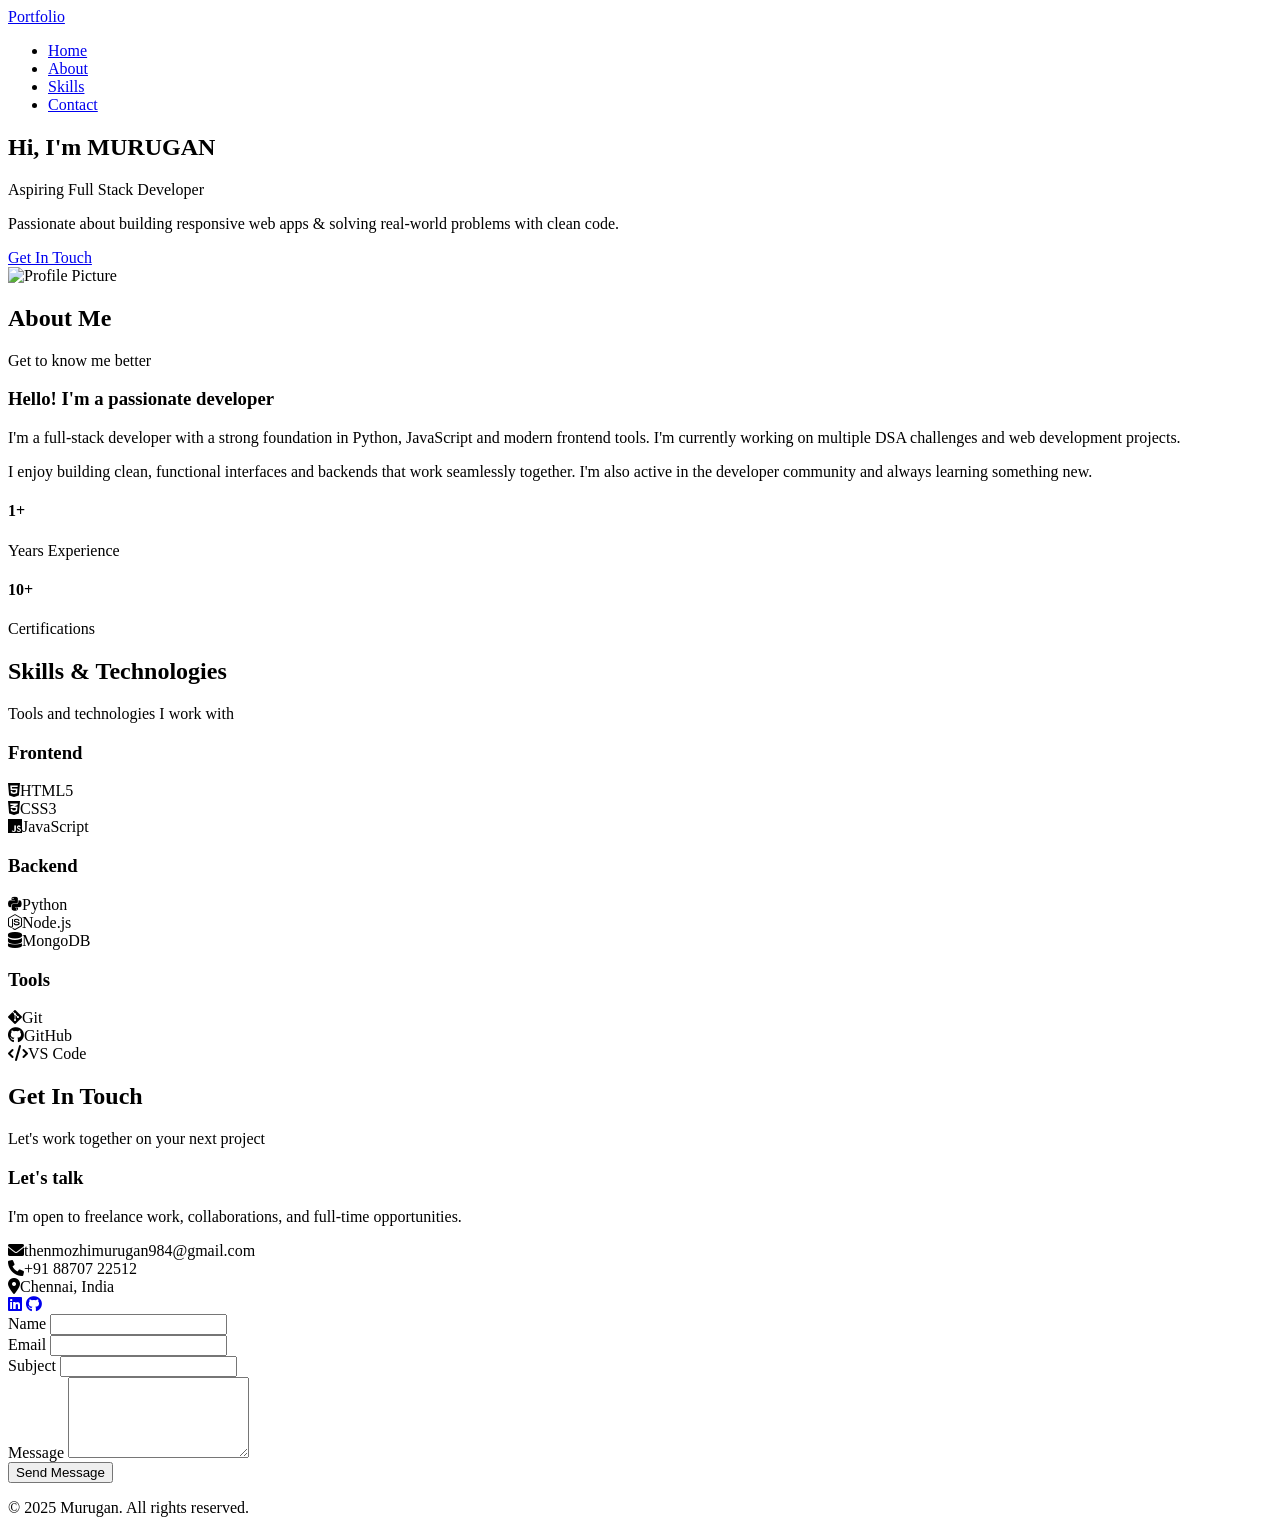
==== index.html @ f68432db "Create index.html" ====
<!DOCTYPE html>
<html lang="en">
<head>
    <meta charset="UTF-8">
    <meta name="viewport" content="width=device-width, initial-scale=1.0">
    <title>Murugan - Portfolio</title>
    <link rel="stylesheet" href="styles.css">
    <link href="https://cdnjs.cloudflare.com/ajax/libs/font-awesome/6.0.0/css/all.min.css" rel="stylesheet">
    <link href="https://fonts.googleapis.com/css2?family=Poppins:wght@300;400;500;600;700&display=swap" rel="stylesheet">
</head>
<body>
    <!-- Navigation -->
    <nav class="navbar">
        <div class="nav-container">
            <div class="nav-logo">
                <a href="#home">Portfolio</a>
            </div>
            <ul class="nav-menu">
                <li class="nav-item"><a href="#home" class="nav-link">Home</a></li>
                <li class="nav-item"><a href="#about" class="nav-link">About</a></li>
                <li class="nav-item"><a href="#skills" class="nav-link">Skills</a></li>
                <!-- <li class="nav-item"><a href="#projects" class="nav-link">Projects</a></li> -->
                <li class="nav-item"><a href="#contact" class="nav-link">Contact</a></li>
            </ul>
            <div class="nav-toggle">
                <span class="bar"></span><span class="bar"></span><span class="bar"></span>
            </div>
        </div>
    </nav>

    <!-- Hero Section -->
    <section id="home" class="hero">
        <div class="hero-container">
            <div class="hero-content">
                <h1 class="hero-title">Hi, I'm <span class="highlight">MURUGAN</span></h1>
                <p class="hero-subtitle"> Aspiring Full Stack Developer</p>
                <p class="hero-description">Passionate about building responsive web apps & solving real-world problems with clean code.</p>
                <div class="hero-buttons">
                    <!-- <a href="#projects" class="btn btn-primary">View My Work</a> -->
                    <a href="#contact" class="btn btn-secondary">Get In Touch</a>
                </div>
            </div>
            <div class="hero-image">
                <div class="profile-image">
                    <img src="MURUGAN.jpg" alt="Profile Picture">
                </div>
            </div>
        </div>
        <div class="scroll-indicator"><div class="scroll-arrow"></div></div>
    </section>

    <!-- About Section -->
    <section id="about" class="about">
        <div class="container">
            <div class="section-header">
                <h2 class="section-title">About Me</h2>
                <p class="section-subtitle">Get to know me better</p>
            </div>
            <div class="about-content">
                <div class="about-text">
                    <h3>Hello! I'm a passionate developer</h3>
                    <p>I'm a full-stack developer with a strong foundation in Python, JavaScript and modern frontend tools. I'm currently working on multiple DSA challenges and web development projects.</p>
                    <p>I enjoy building clean, functional interfaces and backends that work seamlessly together. I'm also active in the developer community and always learning something new.</p>
                    <div class="about-stats">
                        <!-- <div class="stat"><h4>25+</h4><p>Projects Completed</p></div> -->
                        <div class="stat"><h4>1+</h4><p>Years Experience</p></div>
                        <div class="stat"><h4>10+</h4><p>Certifications</p></div>
                    </div>
                </div>
                
            </div>
        </div>
    </section>

        <section id="skills" class="skills">
        <div class="container">
            <div class="section-header">
                <h2 class="section-title">Skills & Technologies</h2>
                <p class="section-subtitle">Tools and technologies I work with</p>
            </div>
            <div class="skills-grid">
                <div class="skill-category">
                    <h3>Frontend</h3>
                    <div class="skills-list">
                        <div class="skill-item"><i class="fab fa-html5"></i><span>HTML5</span></div>
                        <div class="skill-item"><i class="fab fa-css3-alt"></i><span>CSS3</span></div>
                        <div class="skill-item"><i class="fab fa-js"></i><span>JavaScript</span></div>
                        <!-- <div class="skill-item"><i class="fab fa-react"></i><span>React</span></div>
                        <div class="skill-item"><i class="fab fa-bootstrap"></i><span>Bootstrap</span></div> -->
                    </div>
                </div>
                <div class="skill-category">
                    <h3>Backend</h3>
                    <div class="skills-list">
                        <div class="skill-item"><i class="fab fa-python"></i><span>Python</span></div>
                        <div class="skill-item"><i class="fab fa-node-js"></i><span>Node.js</span></div>
                        <!-- <div class="skill-item"><i class="fas fa-server"></i><span>Flask</span></div> -->
                        <div class="skill-item"><i class="fas fa-database"></i><span>MongoDB</span></div>
                    </div>
                </div>
                <div class="skill-category">
                    <h3>Tools</h3>
                    <div class="skills-list">
                        <div class="skill-item"><i class="fab fa-git-alt"></i><span>Git</span></div>
                        <div class="skill-item"><i class="fab fa-github"></i><span>GitHub</span></div>
                        <div class="skill-item"><i class="fas fa-code"></i><span>VS Code</span></div>
                        <!-- <div class="skill-item"><i class="fab fa-figma"></i><span>Figma</span></div> -->
                    </div>
                </div>
            </div>
        </div>
    </section>

    <!-- Skills Section -->
    <!-- (same as before, no changes needed) -->

    <!-- Projects Section -->
    <!-- <section id="projects" class="projects">
        <div class="container">
            <div class="section-header">
                <h2 class="section-title">Featured Projects</h2>
                <p class="section-subtitle">Some of my recent work</p>
            </div>
            <div class="projects-grid">
                <div class="project-card">
                    <div class="project-image">
                        <img src="https://via.placeholder.com/400x250/4f46e5/ffffff?text=E-Commerce+App" alt="Project 1">
                        <div class="project-overlay">
                            <div class="project-links">
                                <a href="#" class="project-link" target="_blank"><i class="fas fa-external-link-alt"></i></a>
                                <a href="#" class="project-link" target="_blank"><i class="fab fa-github"></i></a>
                            </div>
                        </div>
                    </div>
                    <div class="project-content">
                        <h3>E-Commerce Platform</h3>
                        <p>A full-stack e-commerce application built with React, Node.js, and MongoDB.</p>
                        <div class="project-tech">
                            <span class="tech-tag">React</span>
                            <span class="tech-tag">Node.js</span>
                            <span class="tech-tag">MongoDB</span>
                        </div>
                    </div>
                </div>

                <div class="project-card">
                    <div class="project-image">
                        <img src="https://via.placeholder.com/400x250/22c55e/ffffff?text=Sales+Analyzer" alt="Project 2">
                        <div class="project-overlay">
                            <div class="project-links">
                                <a href="#" class="project-link" target="_blank"><i class="fas fa-external-link-alt"></i></a>
                                <a href="#" class="project-link" target="_blank"><i class="fab fa-github"></i></a>
                            </div>
                        </div>
                    </div>
                    <div class="project-content">
                        <h3>Sales Analysis Dashboard</h3>
                        <p>A web dashboard using Python, Pandas, and Flask to analyze and visualize sales data.</p>
                        <div class="project-tech">
                            <span class="tech-tag">Python</span>
                            <span class="tech-tag">Pandas</span>
                            <span class="tech-tag">Flask</span>
                        </div>
                    </div>
                </div>

                <div class="project-card">
                    <div class="project-image">
                        <img src="https://via.placeholder.com/400x250/f59e0b/ffffff?text=Weather+App" alt="Project 3">
                        <div class="project-overlay">
                            <div class="project-links">
                                <a href="#" class="project-link" target="_blank"><i class="fas fa-external-link-alt"></i></a>
                                <a href="#" class="project-link" target="_blank"><i class="fab fa-github"></i></a>
                            </div>
                        </div>
                    </div>
                    <div class="project-content">
                        <h3>Weather Dashboard</h3>
                        <p>A responsive JavaScript weather app with Chart.js visualizations and OpenWeather API.</p>
                        <div class="project-tech">
                            <span class="tech-tag">JavaScript</span>
                            <span class="tech-tag">Chart.js</span>
                            <span class="tech-tag">OpenWeather API</span>
                        </div>
                    </div>
                </div>
            </div>
        </div>
    </section> -->

    <!-- Contact Section -->
    <section id="contact" class="contact">
        <div class="container">
            <div class="section-header">
                <h2 class="section-title">Get In Touch</h2>
                <p class="section-subtitle">Let's work together on your next project</p>
            </div>
            <div class="contact-content">
                <div class="contact-info">
                    <h3>Let's talk</h3>
                    <p>I'm open to freelance work, collaborations, and full-time opportunities.</p>
                    <div class="contact-details">
                        <div class="contact-item"><i class="fas fa-envelope"></i><span>thenmozhimurugan984@gmail.com</span></div>
                        <div class="contact-item"><i class="fas fa-phone"></i><span>+91 88707 22512</span></div>
                        <div class="contact-item"><i class="fas fa-map-marker-alt"></i><span>Chennai, India</span></div>
                    </div>
                    <div class="social-links">
                        <a href="https://linkedin.com/in/murugan-dev" class="social-link" target="_blank"><i class="fab fa-linkedin"></i></a>
                        <a href="https://github.com/murugan-dev" class="social-link" target="_blank"><i class="fab fa-github"></i></a>
                    </div>
                </div>
                <form class="contact-form">
                    <div class="form-group">
                        <label for="name">Name</label>
                        <input type="text" id="name" name="name" required>
                    </div>
                    <div class="form-group">
                        <label for="email">Email</label>
                        <input type="email" id="email" name="email" required>
                    </div>
                    <div class="form-group">
                        <label for="subject">Subject</label>
                        <input type="text" id="subject" name="subject" required>
                    </div>
                    <div class="form-group">
                        <label for="message">Message</label>
                        <textarea id="message" name="message" rows="5" required></textarea>
                    </div>
                    <button type="submit" class="btn btn-primary">Send Message</button>
                </form>
            </div>
        </div>
    </section>

    <!-- Footer -->
    <footer class="footer">
        <div class="container">
            <p>&copy; 2025 Murugan. All rights reserved.</p>
        </div>
    </footer>

    <script src="script.js"></script>
</body>
</html>
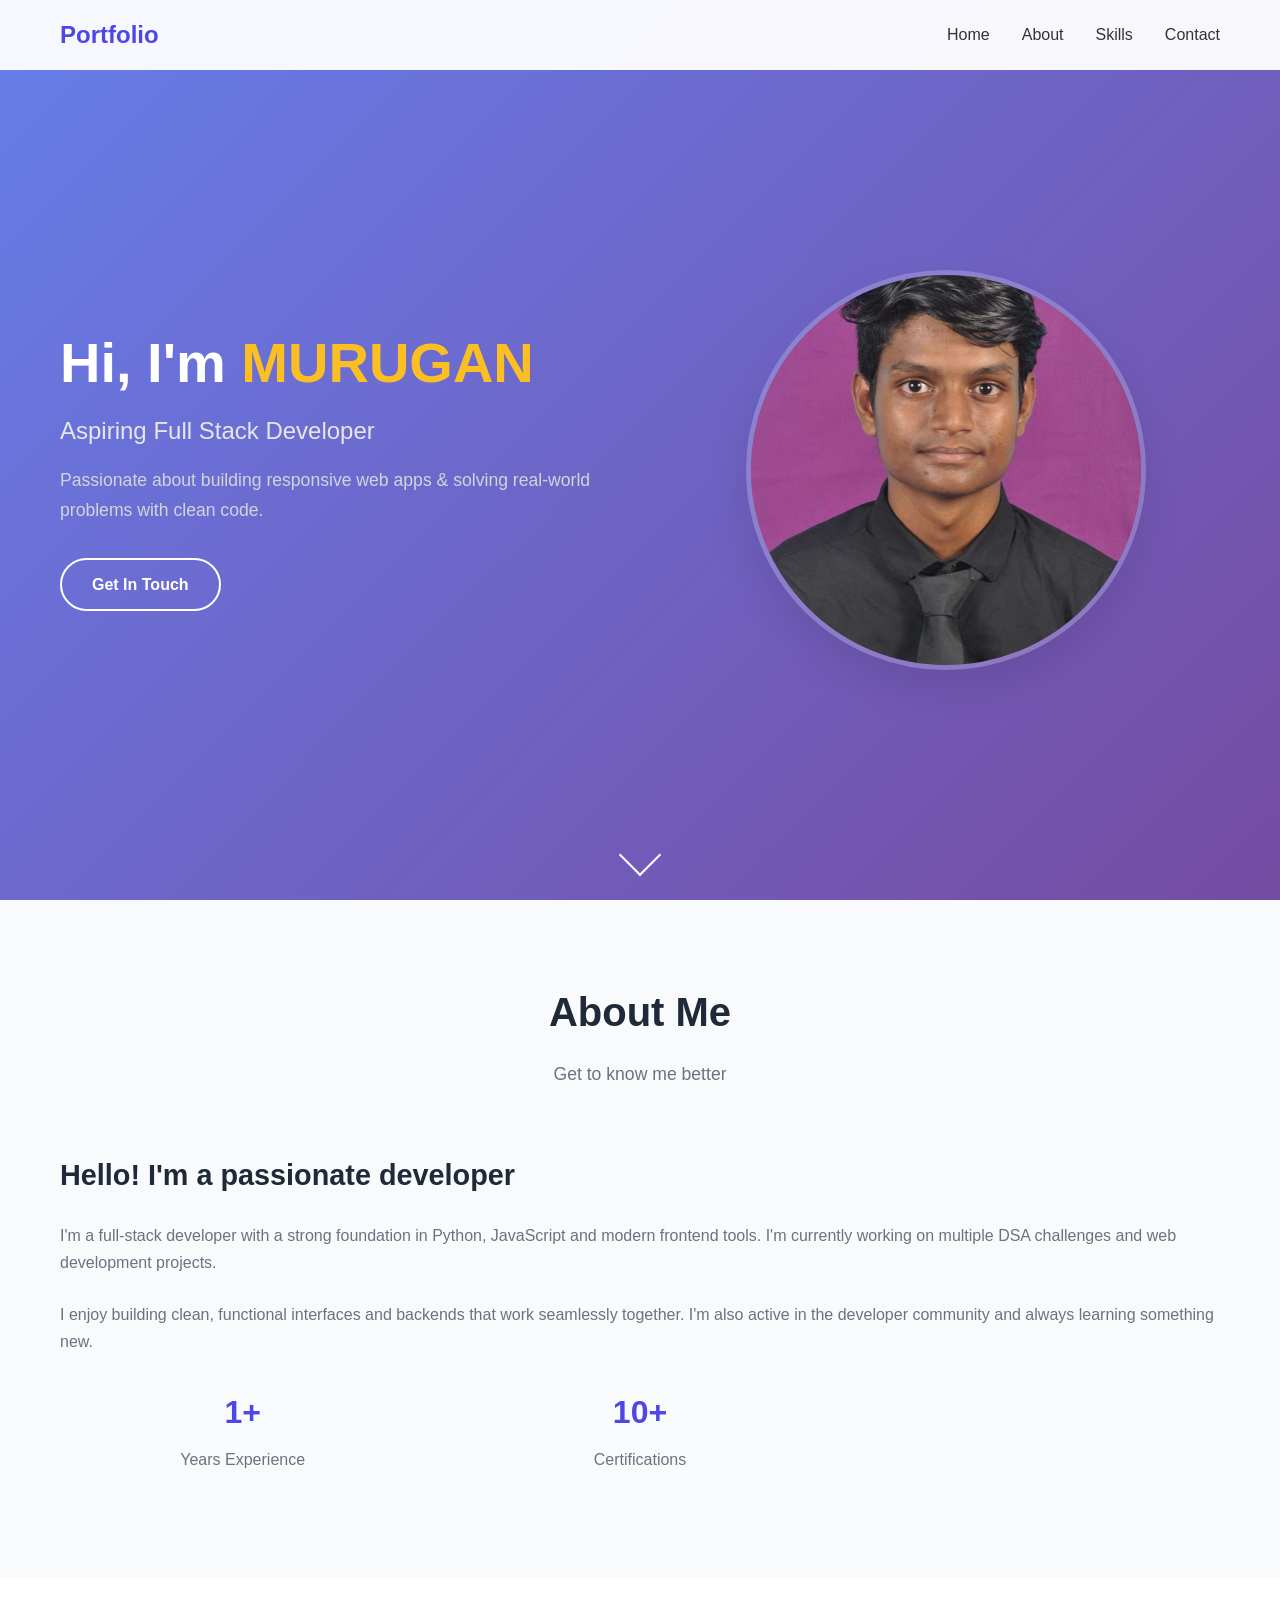
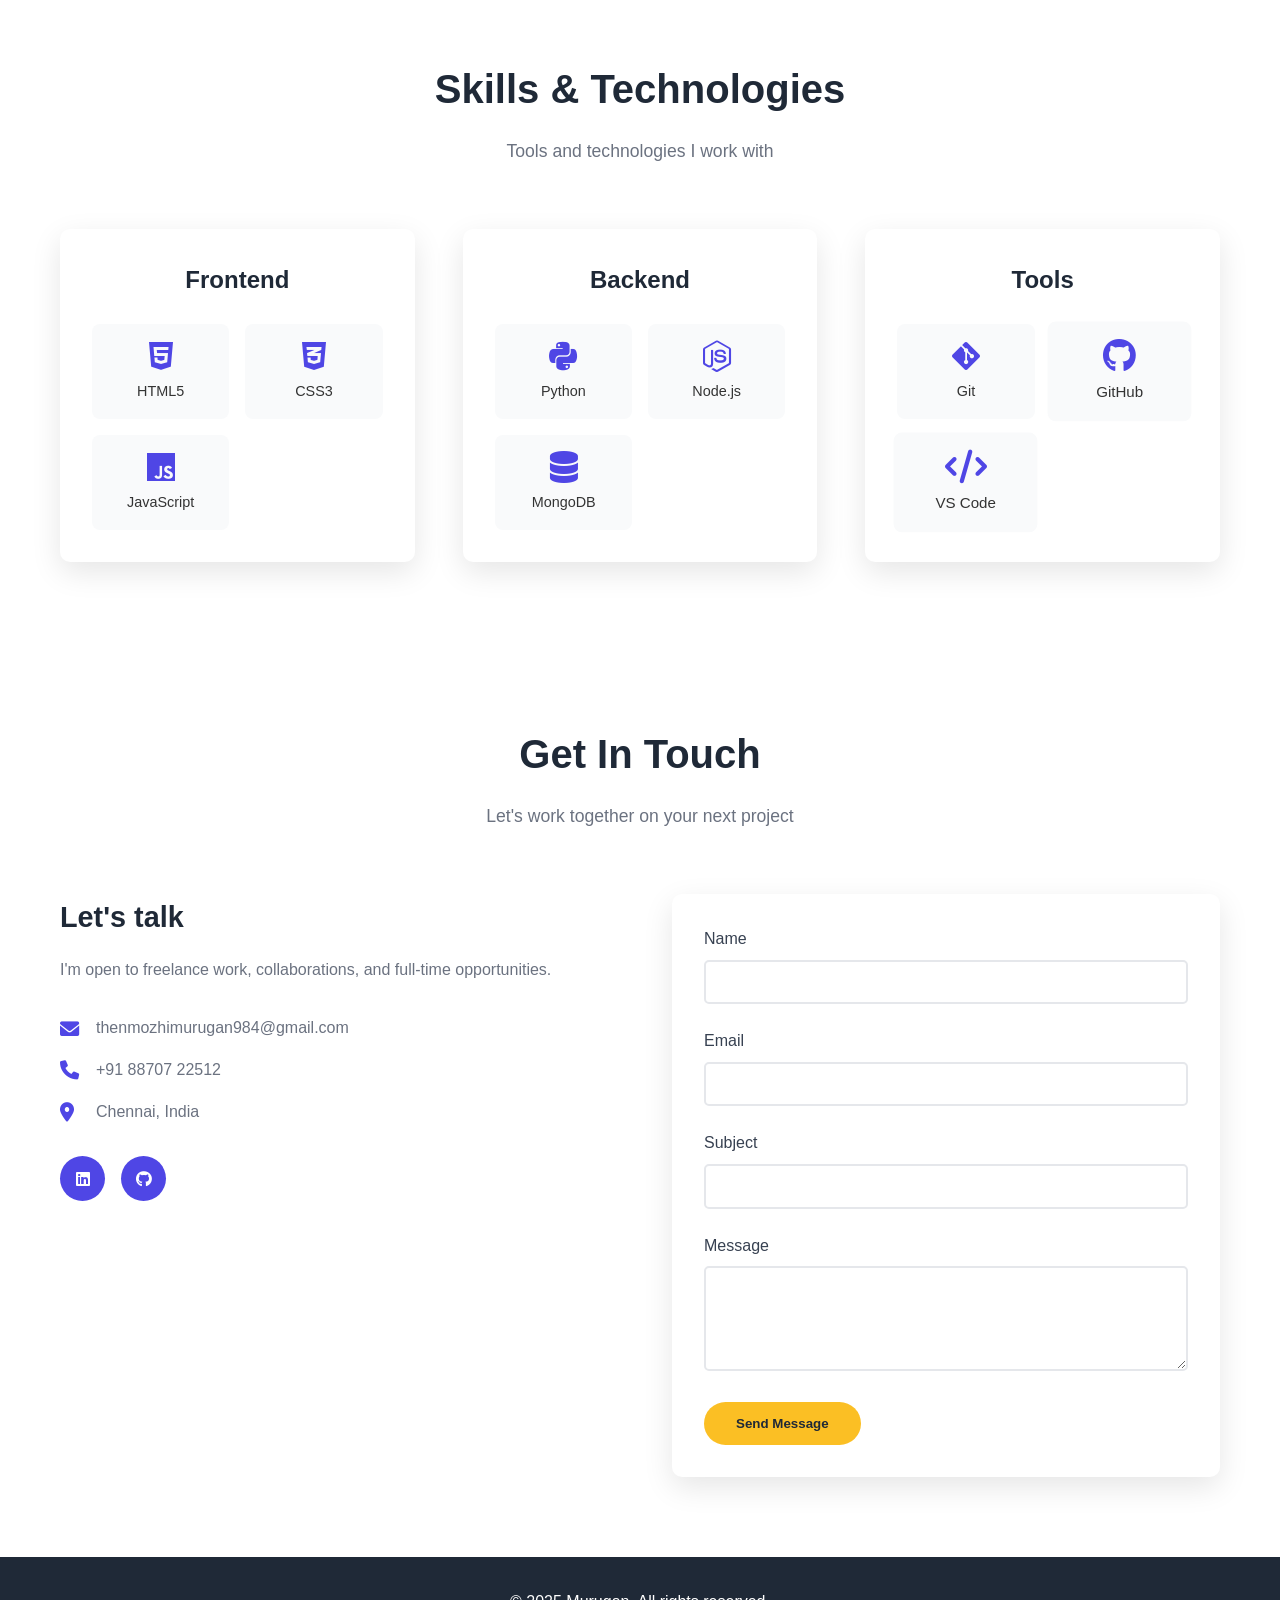
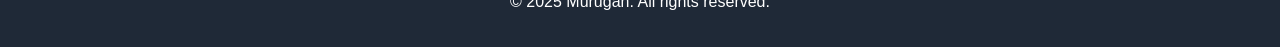
==== commit 8db0d3ee: "Initial commit: Portfolio website with HTML, CSS, and JavaScript" ====
--- a/index.html
+++ b/index.html
@@ -205,8 +205,8 @@
                         <div class="contact-item"><i class="fas fa-map-marker-alt"></i><span>Chennai, India</span></div>
                     </div>
                     <div class="social-links">
-                        <a href="https://linkedin.com/in/murugan-dev" class="social-link" target="_blank"><i class="fab fa-linkedin"></i></a>
-                        <a href="https://github.com/murugan-dev" class="social-link" target="_blank"><i class="fab fa-github"></i></a>
+                        <a href="https://www.linkedin.com/public-profile/settings?trk=d_flagship3_profile_self_view_public_profile" class="social-link" target="_blank"><i class="fab fa-linkedin"></i></a>
+                        <a href="https://github.com/MURUGAN08ADS" class="social-link" target="_blank"><i class="fab fa-github"></i></a>
                     </div>
                 </div>
                 <form class="contact-form">
@@ -241,4 +241,4 @@
 
     <script src="script.js"></script>
 </body>
-</html>
+</html>
--- a/styles.css
+++ b/styles.css
@@ -0,0 +1,680 @@
+/* Reset and Base Styles */
+* {
+    margin: 0;
+    padding: 0;
+    box-sizing: border-box;
+}
+
+html {
+    scroll-behavior: smooth;
+}
+
+body {
+    font-family: 'Poppins', sans-serif;
+    line-height: 1.6;
+    color: #333;
+    background-color: #ffffff;
+}
+
+.container {
+    max-width: 1200px;
+    margin: 0 auto;
+    padding: 0 20px;
+}
+
+/* Navigation */
+.navbar {
+    position: fixed;
+    top: 0;
+    width: 100%;
+    background: rgba(255, 255, 255, 0.95);
+    backdrop-filter: blur(10px);
+    z-index: 1000;
+    padding: 1rem 0;
+    transition: all 0.3s ease;
+}
+
+.nav-container {
+    max-width: 1200px;
+    margin: 0 auto;
+    padding: 0 20px;
+    display: flex;
+    justify-content: space-between;
+    align-items: center;
+}
+
+.nav-logo a {
+    font-size: 1.5rem;
+    font-weight: 700;
+    color: #4f46e5;
+    text-decoration: none;
+}
+
+.nav-menu {
+    display: flex;
+    list-style: none;
+    gap: 2rem;
+}
+
+.nav-link {
+    text-decoration: none;
+    color: #333;
+    font-weight: 500;
+    transition: color 0.3s ease;
+    position: relative;
+}
+
+.nav-link:hover {
+    color: #4f46e5;
+}
+
+.nav-link::after {
+    content: '';
+    position: absolute;
+    width: 0;
+    height: 2px;
+    bottom: -5px;
+    left: 0;
+    background-color: #4f46e5;
+    transition: width 0.3s ease;
+}
+
+.nav-link:hover::after {
+    width: 100%;
+}
+
+.nav-toggle {
+    display: none;
+    flex-direction: column;
+    cursor: pointer;
+}
+
+.bar {
+    width: 25px;
+    height: 3px;
+    background-color: #333;
+    margin: 3px 0;
+    transition: 0.3s;
+}
+
+/* Hero Section */
+.hero {
+    min-height: 100vh;
+    display: flex;
+    align-items: center;
+    padding: 120px 0 80px;
+    background: linear-gradient(135deg, #667eea 0%, #764ba2 100%);
+    color: white;
+    position: relative;
+}
+
+.hero-container {
+    max-width: 1200px;
+    margin: 0 auto;
+    padding: 0 20px;
+    display: grid;
+    grid-template-columns: 1fr 1fr;
+    gap: 4rem;
+    align-items: center;
+}
+
+.hero-title {
+    font-size: 3.5rem;
+    font-weight: 700;
+    line-height: 1.2;
+    margin-bottom: 1rem;
+}
+
+.highlight {
+    color: #fbbf24;
+}
+
+.hero-subtitle {
+    font-size: 1.5rem;
+    font-weight: 500;
+    margin-bottom: 1rem;
+    color: #e5e7eb;
+}
+
+.hero-description {
+    font-size: 1.1rem;
+    margin-bottom: 2rem;
+    color: #d1d5db;
+    line-height: 1.7;
+}
+
+.hero-buttons {
+    display: flex;
+    gap: 1rem;
+    flex-wrap: wrap;
+}
+
+.btn {
+    display: inline-block;
+    padding: 12px 30px;
+    border-radius: 50px;
+    text-decoration: none;
+    font-weight: 600;
+    transition: all 0.3s ease;
+    border: 2px solid transparent;
+}
+
+.btn-primary {
+    background: #fbbf24;
+    color: #1f2937;
+}
+
+.btn-primary:hover {
+    background: #f59e0b;
+    transform: translateY(-2px);
+}
+
+.btn-secondary {
+    background: transparent;
+    color: white;
+    border-color: white;
+}
+
+.btn-secondary:hover {
+    background: white;
+    color: #4f46e5;
+}
+
+.hero-image {
+    display: flex;
+    justify-content: center;
+}
+
+.profile-image {
+    width: 400px;
+    height: 400px;
+    border-radius: 50%;
+    overflow: hidden;
+    border: 5px solid rgba(255, 255, 255, 0.2);
+    box-shadow: 0 20px 40px rgba(0, 0, 0, 0.1);
+}
+
+.profile-image img {
+    width: 100%;
+    height: 100%;
+    object-fit: cover;
+}
+
+.scroll-indicator {
+    position: absolute;
+    bottom: 30px;
+    left: 50%;
+    transform: translateX(-50%);
+}
+
+.scroll-arrow {
+    width: 30px;
+    height: 30px;
+    border: 2px solid white;
+    border-top: none;
+    border-right: none;
+    transform: rotate(-45deg);
+    animation: bounce 2s infinite;
+}
+
+@keyframes bounce {
+    0%, 20%, 50%, 80%, 100% {
+        transform: translateY(0) rotate(-45deg);
+    }
+    40% {
+        transform: translateY(-10px) rotate(-45deg);
+    }
+    60% {
+        transform: translateY(-5px) rotate(-45deg);
+    }
+}
+
+/* Section Styles */
+section {
+    padding: 80px 0;
+}
+
+.section-header {
+    text-align: center;
+    margin-bottom: 4rem;
+}
+
+.section-title {
+    font-size: 2.5rem;
+    font-weight: 700;
+    color: #1f2937;
+    margin-bottom: 1rem;
+}
+
+.section-subtitle {
+    font-size: 1.1rem;
+    color: #6b7280;
+    max-width: 600px;
+    margin: 0 auto;
+}
+
+/* About Section */
+.about {
+    background: #f9fafb;
+}
+
+.about-content {
+    display: grid;
+    gap: 4rem;
+    align-items: center;
+}
+
+.about-text h3 {
+    font-size: 1.8rem;
+    color: #1f2937;
+    margin-bottom: 1.5rem;
+}
+
+.about-text p {
+    color: #6b7280;
+    margin-bottom: 1.5rem;
+    line-height: 1.7;
+}
+
+.about-stats {
+    display: grid;
+    grid-template-columns: repeat(3, 1fr);
+    gap: 2rem;
+    margin-top: 2rem;
+}
+
+.stat {
+    text-align: center;
+}
+
+.stat h4 {
+    font-size: 2rem;
+    font-weight: 700;
+    color: #4f46e5;
+    margin-bottom: 0.5rem;
+}
+
+.stat p {
+    color: #6b7280;
+    font-weight: 500;
+}
+
+.about-image img {
+    width: 100%;
+    border-radius: 10px;
+    box-shadow: 0 20px 40px rgba(0, 0, 0, 0.1);
+}
+
+/* Skills Section */
+.skills-grid {
+    display: grid;
+    grid-template-columns: repeat(auto-fit, minmax(300px, 1fr));
+    gap: 3rem;
+}
+
+.skill-category {
+    background: white;
+    padding: 2rem;
+    border-radius: 10px;
+    box-shadow: 0 10px 30px rgba(0, 0, 0, 0.1);
+    transition: transform 0.3s ease;
+}
+
+.skill-category:hover {
+    transform: translateY(-5px);
+}
+
+.skill-category h3 {
+    font-size: 1.5rem;
+    color: #1f2937;
+    margin-bottom: 1.5rem;
+    text-align: center;
+}
+
+.skills-list {
+    display: grid;
+    grid-template-columns: repeat(auto-fit, minmax(120px, 1fr));
+    gap: 1rem;
+}
+
+.skill-item {
+    display: flex;
+    flex-direction: column;
+    align-items: center;
+    padding: 1rem;
+    border-radius: 8px;
+    background: #f9fafb;
+    transition: all 0.3s ease;
+}
+
+.skill-item:hover {
+    background: #4f46e5;
+    color: white;
+    transform: translateY(-3px);
+}
+
+.skill-item i {
+    font-size: 2rem;
+    margin-bottom: 0.5rem;
+    color: #4f46e5;
+}
+
+.skill-item:hover i {
+    color: white;
+}
+
+.skill-item span {
+    font-weight: 500;
+    font-size: 0.9rem;
+}
+
+/* Projects Section */
+.projects {
+    background: #f9fafb;
+}
+
+.projects-grid {
+    display: grid;
+    grid-template-columns: repeat(auto-fit, minmax(350px, 1fr));
+    gap: 2rem;
+}
+
+.project-card {
+    background: white;
+    border-radius: 10px;
+    overflow: hidden;
+    box-shadow: 0 10px 30px rgba(0, 0, 0, 0.1);
+    transition: transform 0.3s ease;
+}
+
+.project-card:hover {
+    transform: translateY(-5px);
+}
+
+.project-image {
+    position: relative;
+    overflow: hidden;
+}
+
+.project-image img {
+    width: 100%;
+    height: 250px;
+    object-fit: cover;
+    transition: transform 0.3s ease;
+}
+
+.project-overlay {
+    position: absolute;
+    top: 0;
+    left: 0;
+    width: 100%;
+    height: 100%;
+    background: rgba(79, 70, 229, 0.9);
+    display: flex;
+    align-items: center;
+    justify-content: center;
+    opacity: 0;
+    transition: opacity 0.3s ease;
+}
+
+.project-card:hover .project-overlay {
+    opacity: 1;
+}
+
+.project-card:hover .project-image img {
+    transform: scale(1.1);
+}
+
+.project-links {
+    display: flex;
+    gap: 1rem;
+}
+
+.project-link {
+    display: flex;
+    align-items: center;
+    justify-content: center;
+    width: 50px;
+    height: 50px;
+    background: white;
+    color: #4f46e5;
+    border-radius: 50%;
+    text-decoration: none;
+    transition: transform 0.3s ease;
+}
+
+.project-link:hover {
+    transform: scale(1.1);
+}
+
+.project-content {
+    padding: 1.5rem;
+}
+
+.project-content h3 {
+    font-size: 1.3rem;
+    color: #1f2937;
+    margin-bottom: 1rem;
+}
+
+.project-content p {
+    color: #6b7280;
+    margin-bottom: 1.5rem;
+    line-height: 1.6;
+}
+
+.project-tech {
+    display: flex;
+    flex-wrap: wrap;
+    gap: 0.5rem;
+}
+
+.tech-tag {
+    background: #e5e7eb;
+    color: #374151;
+    padding: 0.3rem 0.8rem;
+    border-radius: 20px;
+    font-size: 0.8rem;
+    font-weight: 500;
+}
+
+/* Contact Section */
+.contact-content {
+    display: grid;
+    grid-template-columns: 1fr 1fr;
+    gap: 4rem;
+}
+
+.contact-info h3 {
+    font-size: 1.8rem;
+    color: #1f2937;
+    margin-bottom: 1rem;
+}
+
+.contact-info p {
+    color: #6b7280;
+    margin-bottom: 2rem;
+    line-height: 1.7;
+}
+
+.contact-details {
+    margin-bottom: 2rem;
+}
+
+.contact-item {
+    display: flex;
+    align-items: center;
+    margin-bottom: 1rem;
+    color: #6b7280;
+}
+
+.contact-item i {
+    font-size: 1.2rem;
+    color: #4f46e5;
+    margin-right: 1rem;
+    width: 20px;
+}
+
+.social-links {
+    display: flex;
+    gap: 1rem;
+}
+
+.social-link {
+    display: flex;
+    align-items: center;
+    justify-content: center;
+    width: 45px;
+    height: 45px;
+    background: #4f46e5;
+    color: white;
+    border-radius: 50%;
+    text-decoration: none;
+    transition: all 0.3s ease;
+}
+
+.social-link:hover {
+    background: #3b37d1;
+    transform: translateY(-3px);
+}
+
+.contact-form {
+    background: white;
+    padding: 2rem;
+    border-radius: 10px;
+    box-shadow: 0 10px 30px rgba(0, 0, 0, 0.1);
+}
+
+.form-group {
+    margin-bottom: 1.5rem;
+}
+
+.form-group label {
+    display: block;
+    margin-bottom: 0.5rem;
+    color: #374151;
+    font-weight: 500;
+}
+
+.form-group input,
+.form-group textarea {
+    width: 100%;
+    padding: 0.8rem;
+    border: 2px solid #e5e7eb;
+    border-radius: 5px;
+    font-family: inherit;
+    transition: border-color 0.3s ease;
+}
+
+.form-group input:focus,
+.form-group textarea:focus {
+    outline: none;
+    border-color: #4f46e5;
+}
+
+.form-group textarea {
+    resize: vertical;
+}
+
+/* Footer */
+.footer {
+    background: #1f2937;
+    color: white;
+    text-align: center;
+    padding: 2rem 0;
+}
+
+/* Responsive Design */
+@media (max-width: 768px) {
+    .nav-menu {
+        position: fixed;
+        left: -100%;
+        top: 70px;
+        flex-direction: column;
+        background-color: white;
+        width: 100%;
+        text-align: center;
+        transition: 0.3s;
+        box-shadow: 0 10px 27px rgba(0, 0, 0, 0.05);
+        padding: 2rem 0;
+    }
+
+    .nav-menu.active {
+        left: 0;
+    }
+
+    .nav-menu li {
+        margin: 1rem 0;
+    }
+
+    .nav-toggle {
+        display: flex;
+    }
+
+    .hero-container {
+        grid-template-columns: 1fr;
+        text-align: center;
+        gap: 2rem;
+    }
+
+    .hero-title {
+        font-size: 2.5rem;
+    }
+
+    .about-content {
+        grid-template-columns: 1fr;
+        gap: 2rem;
+    }
+
+    .about-stats {
+        grid-template-columns: repeat(3, 1fr);
+        gap: 1rem;
+    }
+
+    .contact-content {
+        grid-template-columns: 1fr;
+        gap: 2rem;
+    }
+
+    .hero-buttons {
+        justify-content: center;
+    }
+
+    .profile-image {
+        width: 300px;
+        height: 300px;
+    }
+
+    .skills-grid {
+        grid-template-columns: 1fr;
+    }
+
+    .projects-grid {
+        grid-template-columns: 1fr;
+    }
+}
+
+@media (max-width: 480px) {
+    .hero-title {
+        font-size: 2rem;
+    }
+
+    .section-title {
+        font-size: 2rem;
+    }
+
+    .about-stats {
+        grid-template-columns: 1fr;
+        gap: 1.5rem;
+    }
+
+    .profile-image {
+        width: 250px;
+        height: 250px;
+    }
+
+    .btn {
+        padding: 10px 20px;
+        font-size: 0.9rem;
+    }
+}
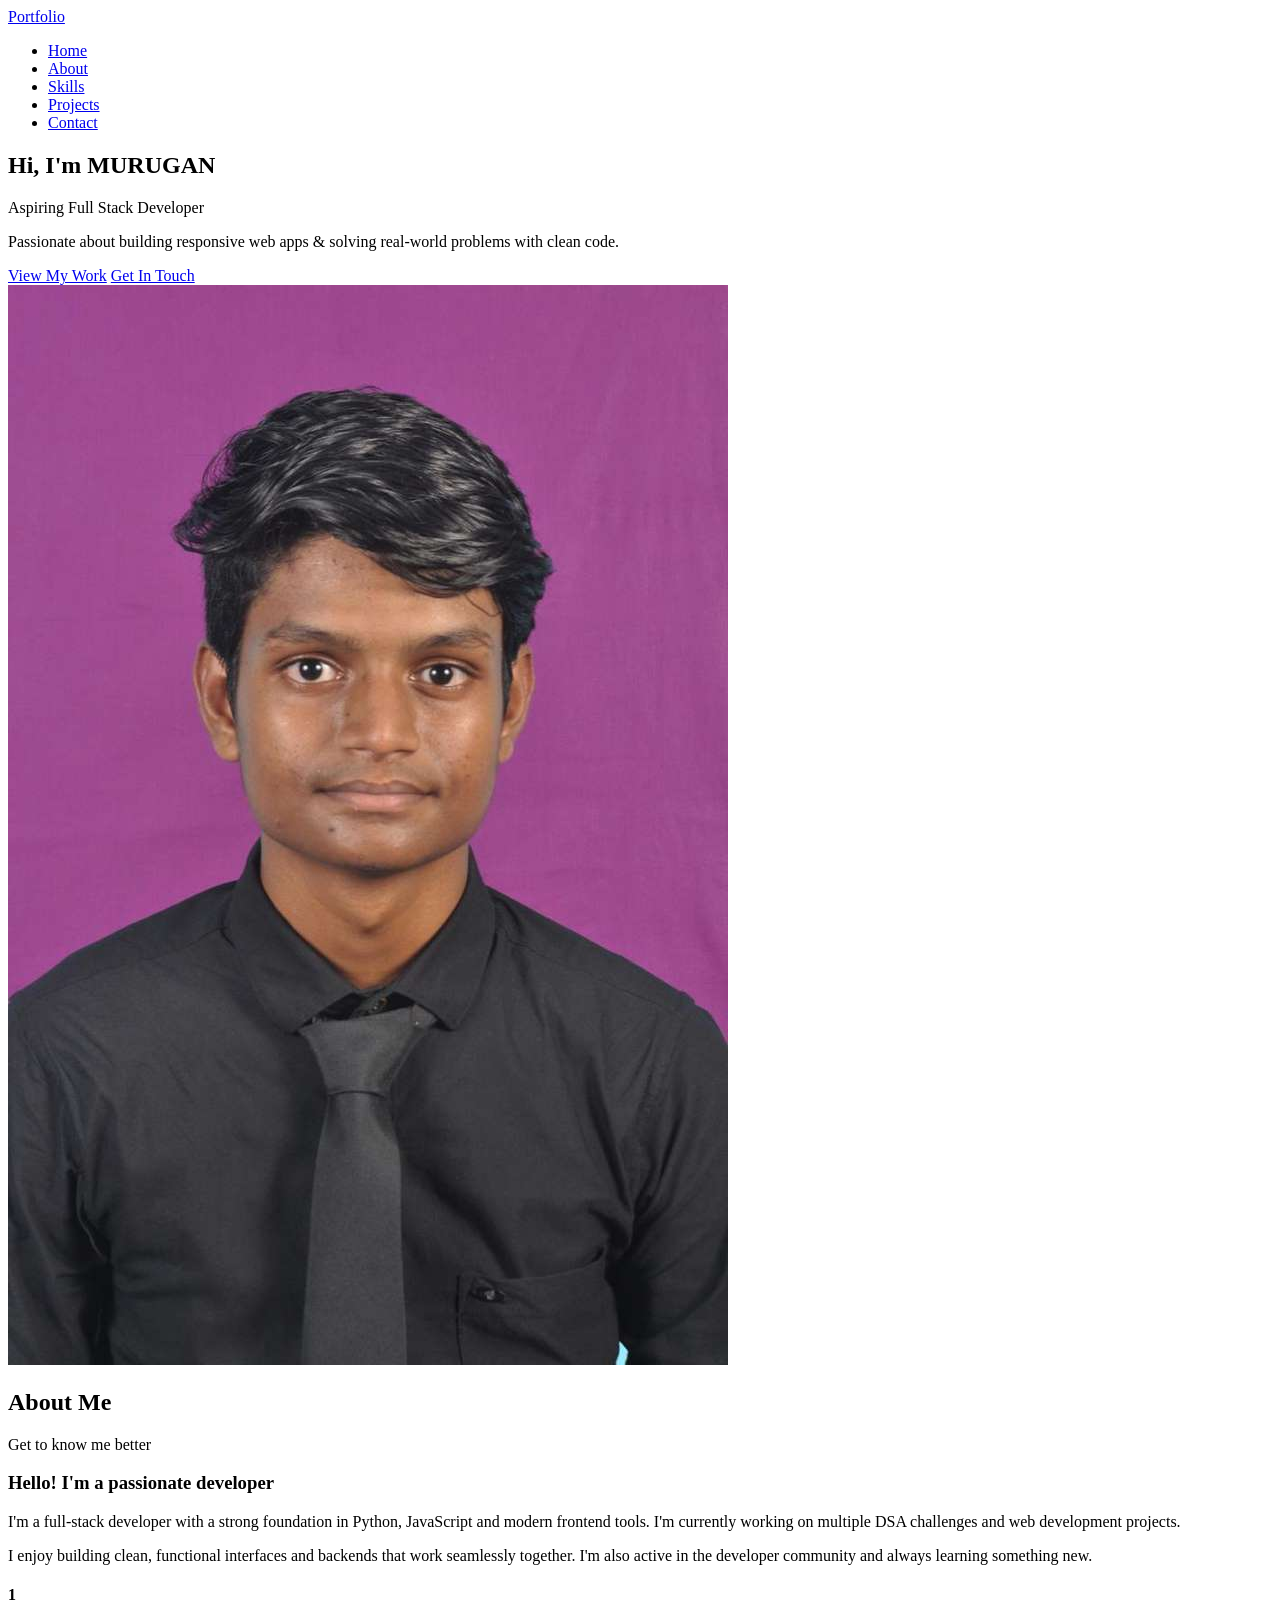
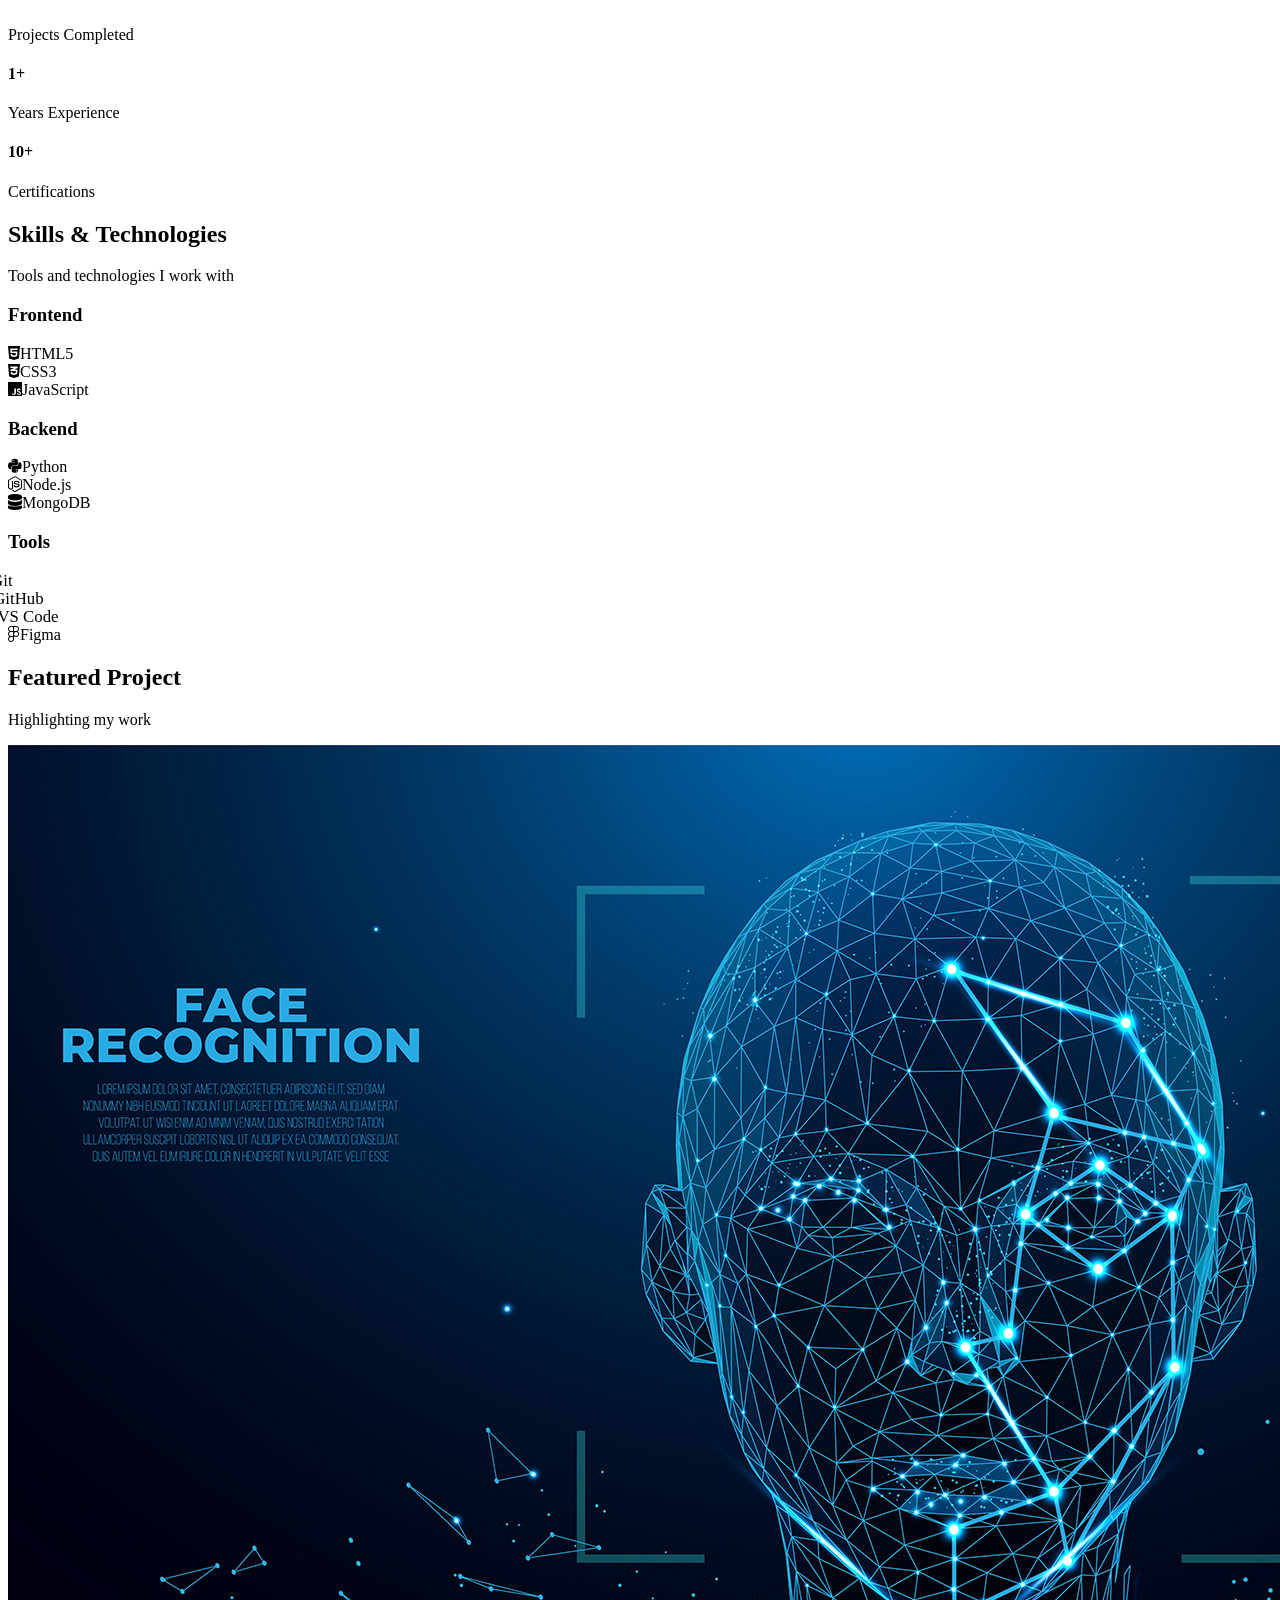
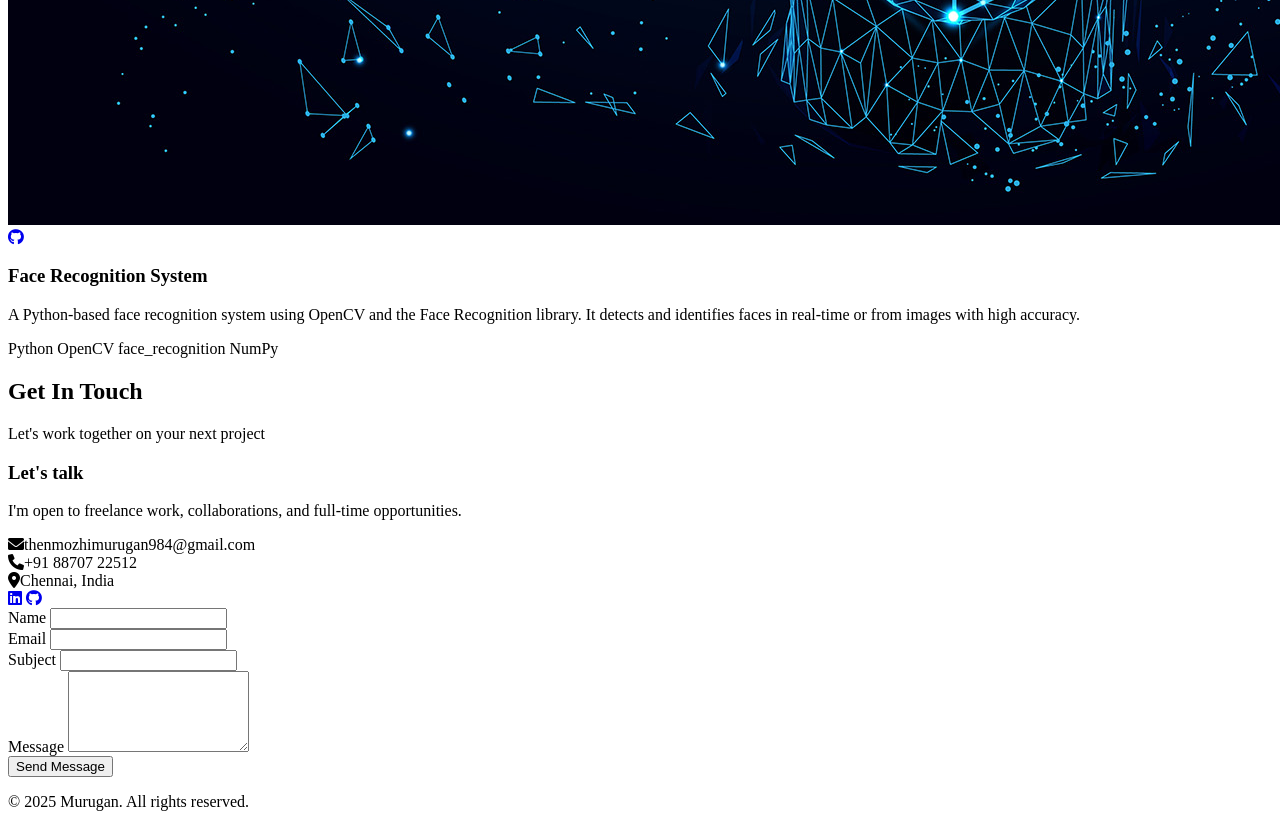
==== commit bf974ab3: "Added Face Recognition Project to portfolio" ====
--- a/index.html
+++ b/index.html
@@ -19,7 +19,7 @@
                 <li class="nav-item"><a href="#home" class="nav-link">Home</a></li>
                 <li class="nav-item"><a href="#about" class="nav-link">About</a></li>
                 <li class="nav-item"><a href="#skills" class="nav-link">Skills</a></li>
-                <!-- <li class="nav-item"><a href="#projects" class="nav-link">Projects</a></li> -->
+                <li class="nav-item"><a href="#projects" class="nav-link">Projects</a></li>
                 <li class="nav-item"><a href="#contact" class="nav-link">Contact</a></li>
             </ul>
             <div class="nav-toggle">
@@ -36,7 +36,7 @@
                 <p class="hero-subtitle"> Aspiring Full Stack Developer</p>
                 <p class="hero-description">Passionate about building responsive web apps & solving real-world problems with clean code.</p>
                 <div class="hero-buttons">
-                    <!-- <a href="#projects" class="btn btn-primary">View My Work</a> -->
+                    <a href="#projects" class="btn btn-primary">View My Work</a>
                     <a href="#contact" class="btn btn-secondary">Get In Touch</a>
                 </div>
             </div>
@@ -62,7 +62,7 @@
                     <p>I'm a full-stack developer with a strong foundation in Python, JavaScript and modern frontend tools. I'm currently working on multiple DSA challenges and web development projects.</p>
                     <p>I enjoy building clean, functional interfaces and backends that work seamlessly together. I'm also active in the developer community and always learning something new.</p>
                     <div class="about-stats">
-                        <!-- <div class="stat"><h4>25+</h4><p>Projects Completed</p></div> -->
+                        <div class="stat"><h4>1</h4><p>Projects Completed</p></div>
                         <div class="stat"><h4>1+</h4><p>Years Experience</p></div>
                         <div class="stat"><h4>10+</h4><p>Certifications</p></div>
                     </div>
@@ -104,89 +104,47 @@
                         <div class="skill-item"><i class="fab fa-git-alt"></i><span>Git</span></div>
                         <div class="skill-item"><i class="fab fa-github"></i><span>GitHub</span></div>
                         <div class="skill-item"><i class="fas fa-code"></i><span>VS Code</span></div>
-                        <!-- <div class="skill-item"><i class="fab fa-figma"></i><span>Figma</span></div> -->
-                    </div>
-                </div>
-            </div>
-        </div>
-    </section>
-
-    <!-- Skills Section -->
-    <!-- (same as before, no changes needed) -->
-
-    <!-- Projects Section -->
-    <!-- <section id="projects" class="projects">
-        <div class="container">
-            <div class="section-header">
-                <h2 class="section-title">Featured Projects</h2>
-                <p class="section-subtitle">Some of my recent work</p>
-            </div>
-            <div class="projects-grid">
-                <div class="project-card">
-                    <div class="project-image">
-                        <img src="https://via.placeholder.com/400x250/4f46e5/ffffff?text=E-Commerce+App" alt="Project 1">
-                        <div class="project-overlay">
-                            <div class="project-links">
-                                <a href="#" class="project-link" target="_blank"><i class="fas fa-external-link-alt"></i></a>
-                                <a href="#" class="project-link" target="_blank"><i class="fab fa-github"></i></a>
-                            </div>
-                        </div>
-                    </div>
-                    <div class="project-content">
-                        <h3>E-Commerce Platform</h3>
-                        <p>A full-stack e-commerce application built with React, Node.js, and MongoDB.</p>
-                        <div class="project-tech">
-                            <span class="tech-tag">React</span>
-                            <span class="tech-tag">Node.js</span>
-                            <span class="tech-tag">MongoDB</span>
-                        </div>
-                    </div>
-                </div>
-
-                <div class="project-card">
-                    <div class="project-image">
-                        <img src="https://via.placeholder.com/400x250/22c55e/ffffff?text=Sales+Analyzer" alt="Project 2">
-                        <div class="project-overlay">
-                            <div class="project-links">
-                                <a href="#" class="project-link" target="_blank"><i class="fas fa-external-link-alt"></i></a>
-                                <a href="#" class="project-link" target="_blank"><i class="fab fa-github"></i></a>
-                            </div>
-                        </div>
-                    </div>
-                    <div class="project-content">
-                        <h3>Sales Analysis Dashboard</h3>
-                        <p>A web dashboard using Python, Pandas, and Flask to analyze and visualize sales data.</p>
-                        <div class="project-tech">
-                            <span class="tech-tag">Python</span>
-                            <span class="tech-tag">Pandas</span>
-                            <span class="tech-tag">Flask</span>
-                        </div>
-                    </div>
-                </div>
-
-                <div class="project-card">
-                    <div class="project-image">
-                        <img src="https://via.placeholder.com/400x250/f59e0b/ffffff?text=Weather+App" alt="Project 3">
-                        <div class="project-overlay">
-                            <div class="project-links">
-                                <a href="#" class="project-link" target="_blank"><i class="fas fa-external-link-alt"></i></a>
-                                <a href="#" class="project-link" target="_blank"><i class="fab fa-github"></i></a>
-                            </div>
-                        </div>
-                    </div>
-                    <div class="project-content">
-                        <h3>Weather Dashboard</h3>
-                        <p>A responsive JavaScript weather app with Chart.js visualizations and OpenWeather API.</p>
-                        <div class="project-tech">
-                            <span class="tech-tag">JavaScript</span>
-                            <span class="tech-tag">Chart.js</span>
-                            <span class="tech-tag">OpenWeather API</span>
-                        </div>
-                    </div>
-                </div>
-            </div>
-        </div>
-    </section> -->
+                        <div class="skill-item"><i class="fab fa-figma"></i><span>Figma</span></div>
+                    </div>
+                </div>
+            </div>
+        </div>
+    </section>
+
+   <!-- Projects Section -->
+<section id="projects" class="projects">
+  <div class="container">
+    <div class="section-header">
+      <h2 class="section-title">Featured Project</h2>
+      <p class="section-subtitle">Highlighting my work</p>
+    </div>
+    <div class="projects-grid">
+      <div class="project-card">
+        <div class="project-image">
+         <img src="face.jpg" 
+     alt="Face Recognition Project">
+          <div class="project-overlay">
+            <div class="project-links">
+              <!-- <a href="#" class="project-link" target="_blank"><i class="fas fa-external-link-alt"></i></a> -->
+              <a href="https://github.com/MURUGAN08ADS/Simple-Face-Recognition.git" class="project-link" target="_blank"><i class="fab fa-github"></i></a>
+            </div>
+          </div>
+        </div>
+        <div class="project-content">
+          <h3>Face Recognition System</h3>
+          <p>A Python-based face recognition system using OpenCV and the Face Recognition library. It detects and identifies faces in real-time or from images with high accuracy.</p>
+          <div class="project-tech">
+            <span class="tech-tag">Python</span>
+            <span class="tech-tag">OpenCV</span>
+            <span class="tech-tag">face_recognition</span>
+            <span class="tech-tag">NumPy</span>
+          </div>
+        </div>
+      </div>
+    </div>
+  </div>
+</section>
+
 
     <!-- Contact Section -->
     <section id="contact" class="contact">
